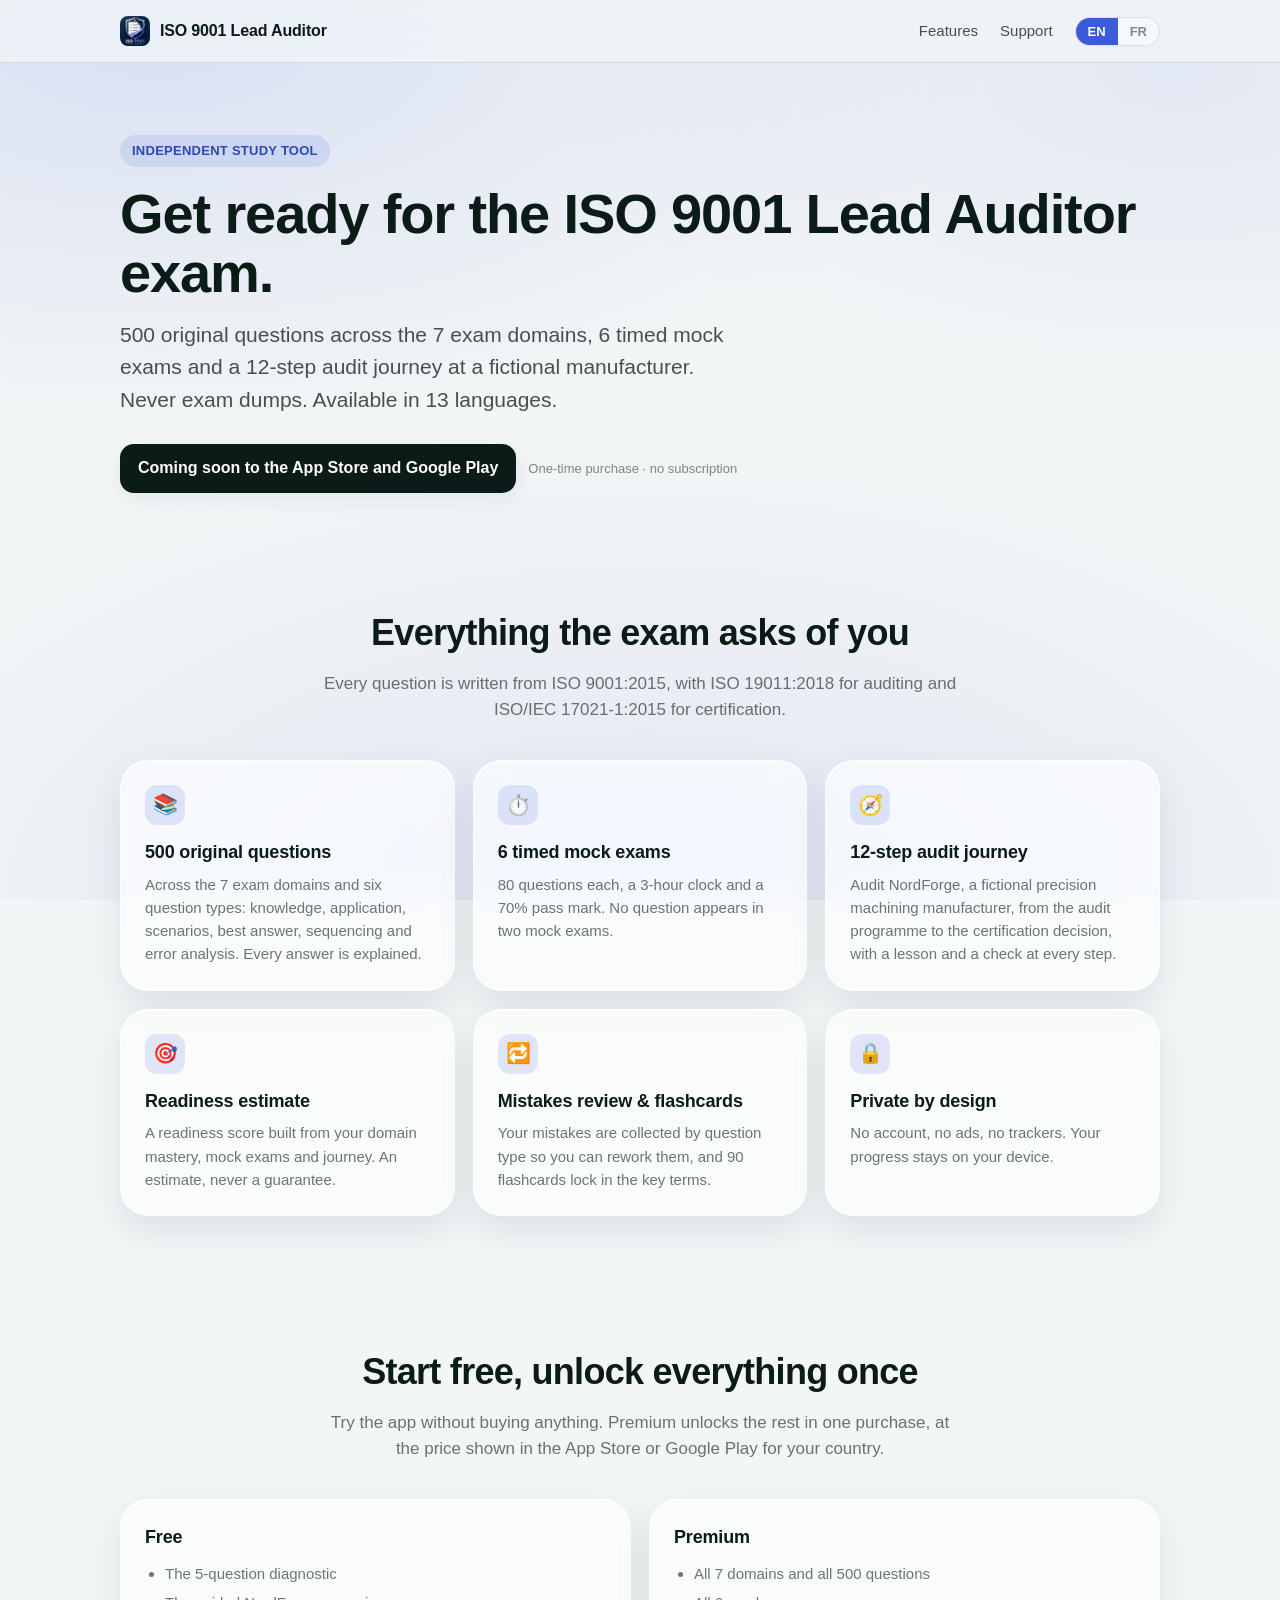
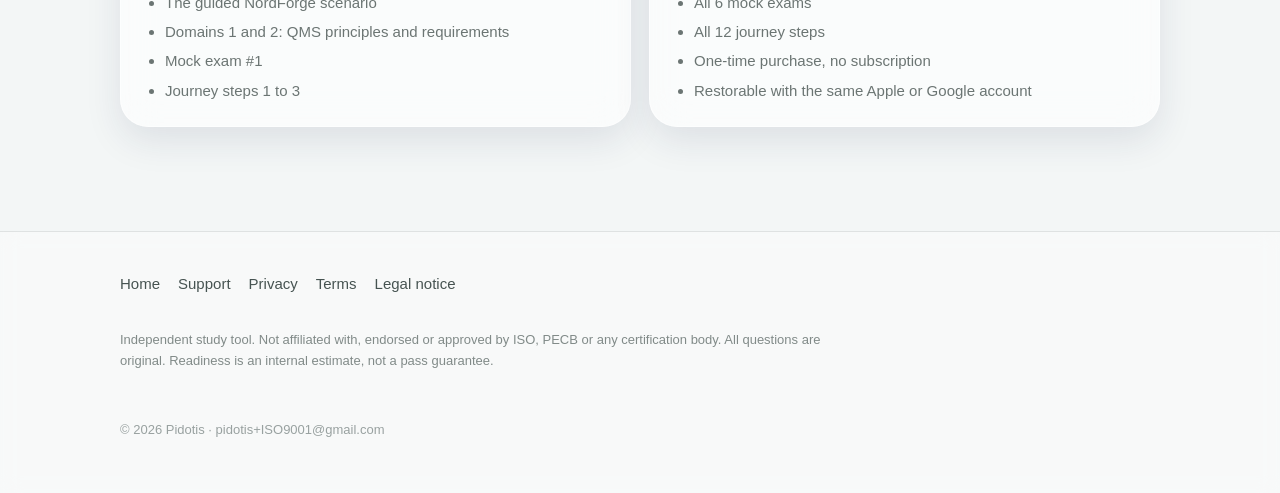
==== index.html @ 1300ef73 "site: publication depuis ISO-9001-Lead-Auditor@23618d5 Co-Authored-By: Claude Opus 5 (1M context) <n" ====
<!DOCTYPE html>
<html lang="en" data-lang="en">
  <head>
    <meta charset="utf-8" />
    <meta name="viewport" content="width=device-width, initial-scale=1" />
    <title>ISO 9001 Lead Auditor · Exam Practice &amp; Mock Exams</title>
    <meta
      name="description"
      content="Get ready for the ISO 9001 Lead Auditor exam: 500 original questions across the 7 exam domains, 6 timed mock exams and a 12-step audit journey. Independent study app in 13 languages."
    />
    <link rel="icon" type="image/png" href="assets/favicon.png" />
    <meta
      property="og:title"
      content="ISO 9001 Lead Auditor · Get ready for the exam"
    />
    <meta
      property="og:description"
      content="500 original questions, 6 timed mock exams and a 12-step audit journey to prepare for the ISO 9001 Lead Auditor exam."
    />
    <meta property="og:type" content="website" />
    <meta
      property="og:image"
      content="https://pierro0t.github.io/ISO-9001-website/assets/og.png"
    />
    <meta name="theme-color" content="#F3F6F6" />
    <script>
      // No-flash: fixe la langue avant le premier paint.
      (function () {
        try {
          var s = localStorage.getItem("i9001-lang");
          var l =
            s === "en" || s === "fr"
              ? s
              : (navigator.language || "en").toLowerCase().indexOf("fr") === 0
              ? "fr"
              : "en";
          document.documentElement.setAttribute("data-lang", l);
          document.documentElement.setAttribute("lang", l);
        } catch (e) {}
      })();
    </script>
    <link rel="stylesheet" href="styles.css" />
  </head>
  <body>
    <header class="nav">
      <div class="wrap nav-inner">
        <a class="brand" href="index.html">
          <img src="assets/logo.png" alt="" />
          <span>ISO 9001 Lead Auditor</span>
        </a>
        <nav class="nav-links">
          <a class="hide-sm" href="index.html#features"
            ><span class="lang-en">Features</span
            ><span class="lang-fr">Fonctions</span></a
          >
          <a href="support.html"
            ><span class="lang-en">Support</span
            ><span class="lang-fr">Aide</span></a
          >
          <div class="lang-toggle" role="group" aria-label="Language">
            <button type="button" data-set="en">EN</button>
            <button type="button" data-set="fr">FR</button>
          </div>
        </nav>
      </div>
    </header>

    <main>
      <!-- Hero -->
      <section class="wrap hero">
        <span class="eyebrow"
          ><span class="lang-en">Independent study tool</span
          ><span class="lang-fr">Outil d’étude indépendant</span></span
        >
        <h1>
          <span class="lang-en">Get ready for the ISO&nbsp;9001 Lead&nbsp;Auditor exam.</span
          ><span class="lang-fr">Préparez l’examen ISO&nbsp;9001 Lead&nbsp;Auditor.</span>
        </h1>
        <p class="lede">
          <span class="lang-en"
            >500 original questions across the 7 exam domains, 6 timed mock
            exams and a 12-step audit journey at a fictional manufacturer. Never
            exam dumps. Available in 13 languages.</span
          ><span class="lang-fr"
            >500 questions originales sur les 7 domaines de l’examen, 6 examens
            blancs chronométrés et un parcours d’audit en 12 étapes chez un
            fabricant fictif. Jamais de dumps d’examen. Disponible en 13
            langues.</span
          >
        </p>
        <div class="cta-row">
          <span class="badge"
            ><span class="lang-en"
              >Coming soon to the App Store and Google Play</span
            ><span class="lang-fr"
              >Bientôt sur l’App Store et Google Play</span
            ></span
          >
          <span class="pill-note"
            ><span class="lang-en">One-time purchase · no subscription</span
            ><span class="lang-fr">Achat unique · sans abonnement</span></span
          >
        </div>
      </section>

      <!-- Features -->
      <section class="wrap" id="features">
        <div class="section-head">
          <h2>
            <span class="lang-en">Everything the exam asks of&nbsp;you</span
            ><span class="lang-fr">Tout ce que l’examen attend de vous</span>
          </h2>
          <p>
            <span class="lang-en"
              >Every question is written from ISO&nbsp;9001:2015, with
              ISO&nbsp;19011:2018 for auditing and ISO/IEC&nbsp;17021-1:2015 for
              certification.</span
            ><span class="lang-fr"
              >Chaque question s’appuie sur l’ISO&nbsp;9001:2015, avec
              l’ISO&nbsp;19011:2018 pour l’audit et l’ISO/IEC&nbsp;17021-1:2015
              pour la certification.</span
            >
          </p>
        </div>
        <div class="grid">
          <div class="glass card">
            <div class="ic">📚</div>
            <h3>
              <span class="lang-en">500 original questions</span
              ><span class="lang-fr">500 questions originales</span>
            </h3>
            <p>
              <span class="lang-en"
                >Across the 7 exam domains and six question types: knowledge,
                application, scenarios, best answer, sequencing and error
                analysis. Every answer is explained.</span
              ><span class="lang-fr"
                >Sur les 7 domaines de l’examen et six types de questions&nbsp;:
                connaissances, application, scénarios, meilleure réponse,
                séquencement et analyse d’erreur. Chaque réponse est
                expliquée.</span
              >
            </p>
          </div>
          <div class="glass card">
            <div class="ic">⏱️</div>
            <h3>
              <span class="lang-en">6 timed mock exams</span
              ><span class="lang-fr">6 examens blancs chronométrés</span>
            </h3>
            <p>
              <span class="lang-en"
                >80 questions each, a 3-hour clock and a 70% pass mark. No
                question appears in two mock exams.</span
              ><span class="lang-fr"
                >80 questions chacun, 3&nbsp;h de chrono et un seuil de réussite
                de 70&nbsp;%. Aucune question n’apparaît dans deux examens
                blancs.</span
              >
            </p>
          </div>
          <div class="glass card">
            <div class="ic">🧭</div>
            <h3>
              <span class="lang-en">12-step audit journey</span
              ><span class="lang-fr">Parcours d’audit en 12 étapes</span>
            </h3>
            <p>
              <span class="lang-en"
                >Audit NordForge, a fictional precision machining manufacturer,
                from the audit programme to the certification decision, with a
                lesson and a check at every step.</span
              ><span class="lang-fr"
                >Auditez NordForge, fabricant fictif d’usinage de précision, du
                programme d’audit à la décision de certification, avec un cours
                et un contrôle à chaque étape.</span
              >
            </p>
          </div>
          <div class="glass card">
            <div class="ic">🎯</div>
            <h3>
              <span class="lang-en">Readiness estimate</span
              ><span class="lang-fr">Préparation estimée</span>
            </h3>
            <p>
              <span class="lang-en"
                >A readiness score built from your domain mastery, mock exams and
                journey. An estimate, never a guarantee.</span
              ><span class="lang-fr"
                >Un score de préparation fondé sur votre maîtrise des domaines,
                vos examens blancs et votre parcours. Une estimation, jamais une
                garantie.</span
              >
            </p>
          </div>
          <div class="glass card">
            <div class="ic">🔁</div>
            <h3>
              <span class="lang-en">Mistakes review &amp; flashcards</span
              ><span class="lang-fr">Révision des erreurs &amp; flashcards</span>
            </h3>
            <p>
              <span class="lang-en"
                >Your mistakes are collected by question type so you can rework
                them, and 90 flashcards lock in the key terms.</span
              ><span class="lang-fr"
                >Vos erreurs sont rangées par type de question pour les
                retravailler, et 90 flashcards ancrent les notions clés.</span
              >
            </p>
          </div>
          <div class="glass card">
            <div class="ic">🔒</div>
            <h3>
              <span class="lang-en">Private by design</span
              ><span class="lang-fr">Privé par conception</span>
            </h3>
            <p>
              <span class="lang-en"
                >No account, no ads, no trackers. Your progress stays on your
                device.</span
              ><span class="lang-fr"
                >Pas de compte, pas de publicité, aucun traceur. Votre progression
                reste sur votre appareil.</span
              >
            </p>
          </div>
        </div>
      </section>

      <!-- Free and Premium -->
      <section class="wrap">
        <div class="section-head">
          <h2>
            <span class="lang-en">Start free, unlock everything once</span
            ><span class="lang-fr"
              >Commencez gratuitement, débloquez tout en une fois</span
            >
          </h2>
          <p>
            <span class="lang-en"
              >Try the app without buying anything. Premium unlocks the rest in
              one purchase, at the price shown in the App Store or Google Play
              for your country.</span
            ><span class="lang-fr"
              >Essayez l’app sans rien acheter. Premium débloque le reste en un
              seul achat, au prix affiché dans l’App Store ou Google Play pour
              votre pays.</span
            >
          </p>
        </div>
        <div class="grid">
          <div class="glass card">
            <h3>
              <span class="lang-en">Free</span
              ><span class="lang-fr">Gratuit</span>
            </h3>
            <ul class="lang-en">
              <li>The 5-question diagnostic</li>
              <li>The guided NordForge scenario</li>
              <li>Domains 1 and 2: QMS principles and requirements</li>
              <li>Mock exam #1</li>
              <li>Journey steps 1 to 3</li>
            </ul>
            <ul class="lang-fr">
              <li>Le diagnostic de 5 questions</li>
              <li>Le scénario guidé NordForge</li>
              <li>Les domaines 1 et 2&nbsp;: principes et exigences du SMQ</li>
              <li>L’examen blanc n°1</li>
              <li>Les étapes 1 à 3 du parcours</li>
            </ul>
          </div>
          <div class="glass card">
            <h3>Premium</h3>
            <ul class="lang-en">
              <li>All 7 domains and all 500 questions</li>
              <li>All 6 mock exams</li>
              <li>All 12 journey steps</li>
              <li>One-time purchase, no subscription</li>
              <li>Restorable with the same Apple or Google account</li>
            </ul>
            <ul class="lang-fr">
              <li>Les 7 domaines et les 500 questions</li>
              <li>Les 6 examens blancs</li>
              <li>Les 12 étapes du parcours</li>
              <li>Achat unique, sans abonnement</li>
              <li>Restaurable avec le même compte Apple ou Google</li>
            </ul>
          </div>
        </div>
      </section>
    </main>

    <footer class="footer">
      <div class="wrap footer-inner">
        <div class="footer-links">
          <a href="index.html"
            ><span class="lang-en">Home</span
            ><span class="lang-fr">Accueil</span></a
          >
          <a href="support.html"
            ><span class="lang-en">Support</span
            ><span class="lang-fr">Aide</span></a
          >
          <a href="privacy.html"
            ><span class="lang-en">Privacy</span
            ><span class="lang-fr">Confidentialité</span></a
          >
          <a href="terms.html"
            ><span class="lang-en">Terms</span
            ><span class="lang-fr">Conditions</span></a
          >
          <a href="legal.html"
            ><span class="lang-en">Legal notice</span
            ><span class="lang-fr">Mentions légales</span></a
          >
        </div>
        <p class="disclaimer">
          <span class="lang-en"
            >Independent study tool. Not affiliated with, endorsed or approved by
            ISO, PECB or any certification body. All questions are original.
            Readiness is an internal estimate, not a pass guarantee.</span
          ><span class="lang-fr"
            >Outil d’étude indépendant. Non affilié à ISO, PECB ni à aucun
            organisme de certification. Toutes les questions sont originales. La
            préparation est une estimation interne, pas une garantie de
            réussite.</span
          >
        </p>
        <p class="copy">© 2026 Pidotis · pidotis+ISO9001@gmail.com</p>
      </div>
    </footer>
    <script src="app.js"></script>
  </body>
</html>
---- styles.css ----
/* ISO 9001 Lead Auditor : site vitrine. Liquid Glass, palette de app. */

:root {
  --accent: #3B5BDB;
  --deep-teal: #2E48AF;
  --ink: #0b1b18;
  --ink75: rgba(11, 27, 24, 0.75);
  --ink60: rgba(11, 27, 24, 0.6);
  --ink50: rgba(11, 27, 24, 0.5);
  --ink40: rgba(11, 27, 24, 0.4);
  --hairline: rgba(11, 27, 24, 0.1);
  --bg: #f3f6f6;
  --white: #ffffff;
  --radius-lg: 28px;
  --radius-md: 20px;
  --radius-sm: 14px;
  --maxw: 1080px;
  --shadow-card: 0 14px 36px rgba(30, 40, 82, 0.1);
  --shadow-row: 0 6px 20px rgba(30, 40, 82, 0.07);
  --shadow-primary: 0 12px 28px rgba(59, 91, 219, 0.35);
  font-synthesis: none;
  -webkit-text-size-adjust: 100%;
}

* {
  box-sizing: border-box;
}

html {
  scroll-behavior: smooth;
}

body {
  margin: 0;
  min-height: 100vh;
  color: var(--ink);
  background: var(--bg);
  font-family: -apple-system, BlinkMacSystemFont, "Segoe UI", Roboto, Helvetica,
    Arial, sans-serif;
  line-height: 1.55;
  -webkit-font-smoothing: antialiased;
  text-rendering: optimizeLegibility;
}

/* Fond ambiant : 3 gradients radiaux, fixe. */
body::before {
  content: "";
  position: fixed;
  inset: 0;
  z-index: -1;
  background:
    radial-gradient(120% 80% at 12% 4%, rgba(59, 91, 219, 0.14), transparent 55%),
    radial-gradient(100% 70% at 92% 8%, rgba(59, 91, 219, 0.09), transparent 50%),
    radial-gradient(120% 90% at 50% 100%, rgba(19, 56, 204, 0.08), transparent 60%),
    var(--bg);
}

/* Bascule de langue : masque la langue inactive. */
html[data-lang="en"] .lang-fr,
html[data-lang="fr"] .lang-en {
  display: none !important;
}

a {
  color: var(--deep-teal);
  text-decoration: none;
}
a:hover {
  text-decoration: underline;
}

img {
  max-width: 100%;
  display: block;
}

/* ---------- Layout ---------- */

.wrap {
  width: 100%;
  max-width: var(--maxw);
  margin: 0 auto;
  /* Horizontal uniquement : évite d'écraser le padding vertical des
     <section> qui portent aussi la classe .wrap. */
  padding-left: 20px;
  padding-right: 20px;
}

section {
  padding-top: 64px;
  padding-bottom: 64px;
}

/* ---------- Surfaces givrées ---------- */

.glass {
  background: rgba(255, 255, 255, 0.62);
  -webkit-backdrop-filter: saturate(160%) blur(18px);
  backdrop-filter: saturate(160%) blur(18px);
  border: 1px solid rgba(255, 255, 255, 0.55);
  box-shadow: var(--shadow-card), inset 0 1px 0 rgba(255, 255, 255, 0.6);
  border-radius: var(--radius-lg);
}

/* ---------- Header ---------- */

.nav {
  position: sticky;
  top: 0;
  z-index: 50;
  background: rgba(243, 246, 246, 0.72);
  -webkit-backdrop-filter: saturate(160%) blur(16px);
  backdrop-filter: saturate(160%) blur(16px);
  border-bottom: 1px solid var(--hairline);
}
.nav-inner {
  display: flex;
  align-items: center;
  justify-content: space-between;
  gap: 16px;
  height: 62px;
}
.brand {
  display: flex;
  align-items: center;
  gap: 10px;
  font-weight: 700;
  letter-spacing: -0.01em;
  color: var(--ink);
}
.brand:hover {
  text-decoration: none;
}
.brand img {
  width: 30px;
  height: 30px;
  border-radius: 8px;
}
.nav-links {
  display: flex;
  align-items: center;
  gap: 22px;
}
.nav-links a {
  color: var(--ink75);
  font-size: 15px;
  font-weight: 500;
}
.nav-links a:hover {
  color: var(--ink);
  text-decoration: none;
}

.lang-toggle {
  display: inline-flex;
  border: 1px solid var(--hairline);
  border-radius: 999px;
  overflow: hidden;
  background: rgba(255, 255, 255, 0.5);
}
.lang-toggle button {
  appearance: none;
  border: 0;
  background: transparent;
  padding: 6px 12px;
  font-size: 13px;
  font-weight: 600;
  color: var(--ink50);
  cursor: pointer;
}
.lang-toggle button[aria-pressed="true"] {
  background: var(--accent);
  color: #fff;
}

/* ---------- Hero ---------- */

.hero {
  padding-top: 72px;
  padding-bottom: 48px;
}
.hero h1 {
  font-size: clamp(34px, 6vw, 56px);
  line-height: 1.05;
  letter-spacing: -0.02em;
  margin: 18px 0 16px;
  font-weight: 800;
}
.hero .lede {
  font-size: clamp(17px, 2.4vw, 21px);
  color: var(--ink75);
  max-width: 620px;
  margin: 0 0 28px;
}
.eyebrow {
  display: inline-flex;
  align-items: center;
  gap: 8px;
  font-size: 13px;
  font-weight: 600;
  letter-spacing: 0.02em;
  text-transform: uppercase;
  color: var(--deep-teal);
  background: rgba(59, 91, 219, 0.12);
  padding: 6px 12px;
  border-radius: 999px;
}

.cta-row {
  display: flex;
  flex-wrap: wrap;
  gap: 12px;
  align-items: center;
}
.badge {
  display: inline-flex;
  align-items: center;
  gap: 10px;
  padding: 12px 18px;
  border-radius: var(--radius-sm);
  background: var(--ink);
  color: #fff;
  font-weight: 600;
  box-shadow: var(--shadow-row);
}
.badge small {
  display: block;
  font-size: 10px;
  font-weight: 500;
  opacity: 0.7;
  letter-spacing: 0.04em;
  text-transform: uppercase;
}
.badge span {
  font-size: 16px;
}
.badge[aria-disabled="true"] {
  opacity: 0.55;
  cursor: default;
}
a.badge:hover {
  text-decoration: none;
  transform: translateY(-1px);
  box-shadow: var(--shadow-card);
}
.pill-note {
  font-size: 13px;
  color: var(--ink50);
}

/* ---------- Features ---------- */

.grid {
  display: grid;
  gap: 18px;
  grid-template-columns: repeat(auto-fit, minmax(250px, 1fr));
}
.card {
  padding: 24px;
}
.card .ic {
  width: 40px;
  height: 40px;
  border-radius: 12px;
  display: grid;
  place-items: center;
  background: rgba(59, 91, 219, 0.14);
  font-size: 20px;
  margin-bottom: 14px;
}
.card h3 {
  margin: 0 0 6px;
  font-size: 18px;
  letter-spacing: -0.01em;
}
.card p {
  margin: 0;
  color: var(--ink60);
  font-size: 15px;
}

.section-head {
  text-align: center;
  max-width: 640px;
  margin: 0 auto 36px;
}
.section-head h2 {
  font-size: clamp(26px, 4vw, 36px);
  letter-spacing: -0.02em;
  margin: 0 0 10px;
}
.section-head p {
  color: var(--ink60);
  margin: 0;
  font-size: 17px;
}

/* Listes Gratuit / Premium */
.card ul {
  margin: 10px 0 0;
  padding-left: 20px;
  color: var(--ink60);
  font-size: 15px;
}
.card li + li {
  margin-top: 6px;
}

/* ---------- Legal / prose pages ---------- */

.doc {
  padding-top: 40px;
  padding-bottom: 24px;
}
.doc-card {
  padding: 40px clamp(24px, 5vw, 56px);
  margin: 0 auto;
  max-width: 820px;
}
.doc h1 {
  font-size: clamp(28px, 5vw, 40px);
  letter-spacing: -0.02em;
  margin: 0 0 6px;
}
.doc .updated {
  color: var(--ink50);
  font-size: 14px;
  margin: 0 0 28px;
}
.doc h2 {
  font-size: 20px;
  letter-spacing: -0.01em;
  margin: 30px 0 8px;
}
.doc h3 {
  font-size: 16px;
  margin: 22px 0 4px;
}
.doc p,
.doc li {
  color: var(--ink75);
  font-size: 16px;
}
.doc ul {
  padding-left: 20px;
}
.doc a {
  font-weight: 500;
}

/* ---------- FAQ ---------- */
.faq {
  max-width: 780px;
  margin: 0 auto;
}
.faq details {
  padding: 4px 22px;
  margin-bottom: 12px;
}
.faq summary {
  cursor: pointer;
  list-style: none;
  padding: 16px 0;
  font-weight: 600;
  font-size: 17px;
  display: flex;
  justify-content: space-between;
  align-items: center;
  gap: 12px;
}
.faq summary::-webkit-details-marker {
  display: none;
}
.faq summary::after {
  content: "+";
  color: var(--accent);
  font-size: 22px;
  font-weight: 400;
}
.faq details[open] summary::after {
  content: "\2013";
}
.faq details > *:not(summary) {
  color: var(--ink60);
  padding-bottom: 16px;
  margin: 0;
  font-size: 15px;
}

/* ---------- Contact ---------- */
.contact-card {
  text-align: center;
  padding: 40px;
  max-width: 560px;
  margin: 0 auto;
}
.contact-card .mail {
  font-size: clamp(18px, 3vw, 24px);
  font-weight: 700;
  color: var(--deep-teal);
  word-break: break-all;
}

/* ---------- Footer ---------- */

.footer {
  margin-top: 40px;
  border-top: 1px solid var(--hairline);
  background: rgba(255, 255, 255, 0.4);
  -webkit-backdrop-filter: blur(10px);
  backdrop-filter: blur(10px);
}
.footer-inner {
  padding-top: 40px;
  padding-bottom: 40px;
  display: grid;
  gap: 22px;
}
.footer-links {
  display: flex;
  flex-wrap: wrap;
  gap: 18px;
}
.footer-links a {
  color: var(--ink75);
  font-size: 15px;
}
.disclaimer {
  color: var(--ink50);
  font-size: 13px;
  max-width: 720px;
  line-height: 1.6;
}
.copy {
  color: var(--ink40);
  font-size: 13px;
}

/* ---------- Utilities ---------- */
.center {
  text-align: center;
}
.mt0 {
  margin-top: 0;
}
hr.rule {
  border: 0;
  border-top: 1px solid var(--hairline);
  margin: 28px 0;
}

@media (max-width: 640px) {
  .nav-links {
    gap: 14px;
  }
  .nav-links a.hide-sm {
    display: none;
  }
  section {
    padding-top: 48px;
    padding-bottom: 48px;
  }
}
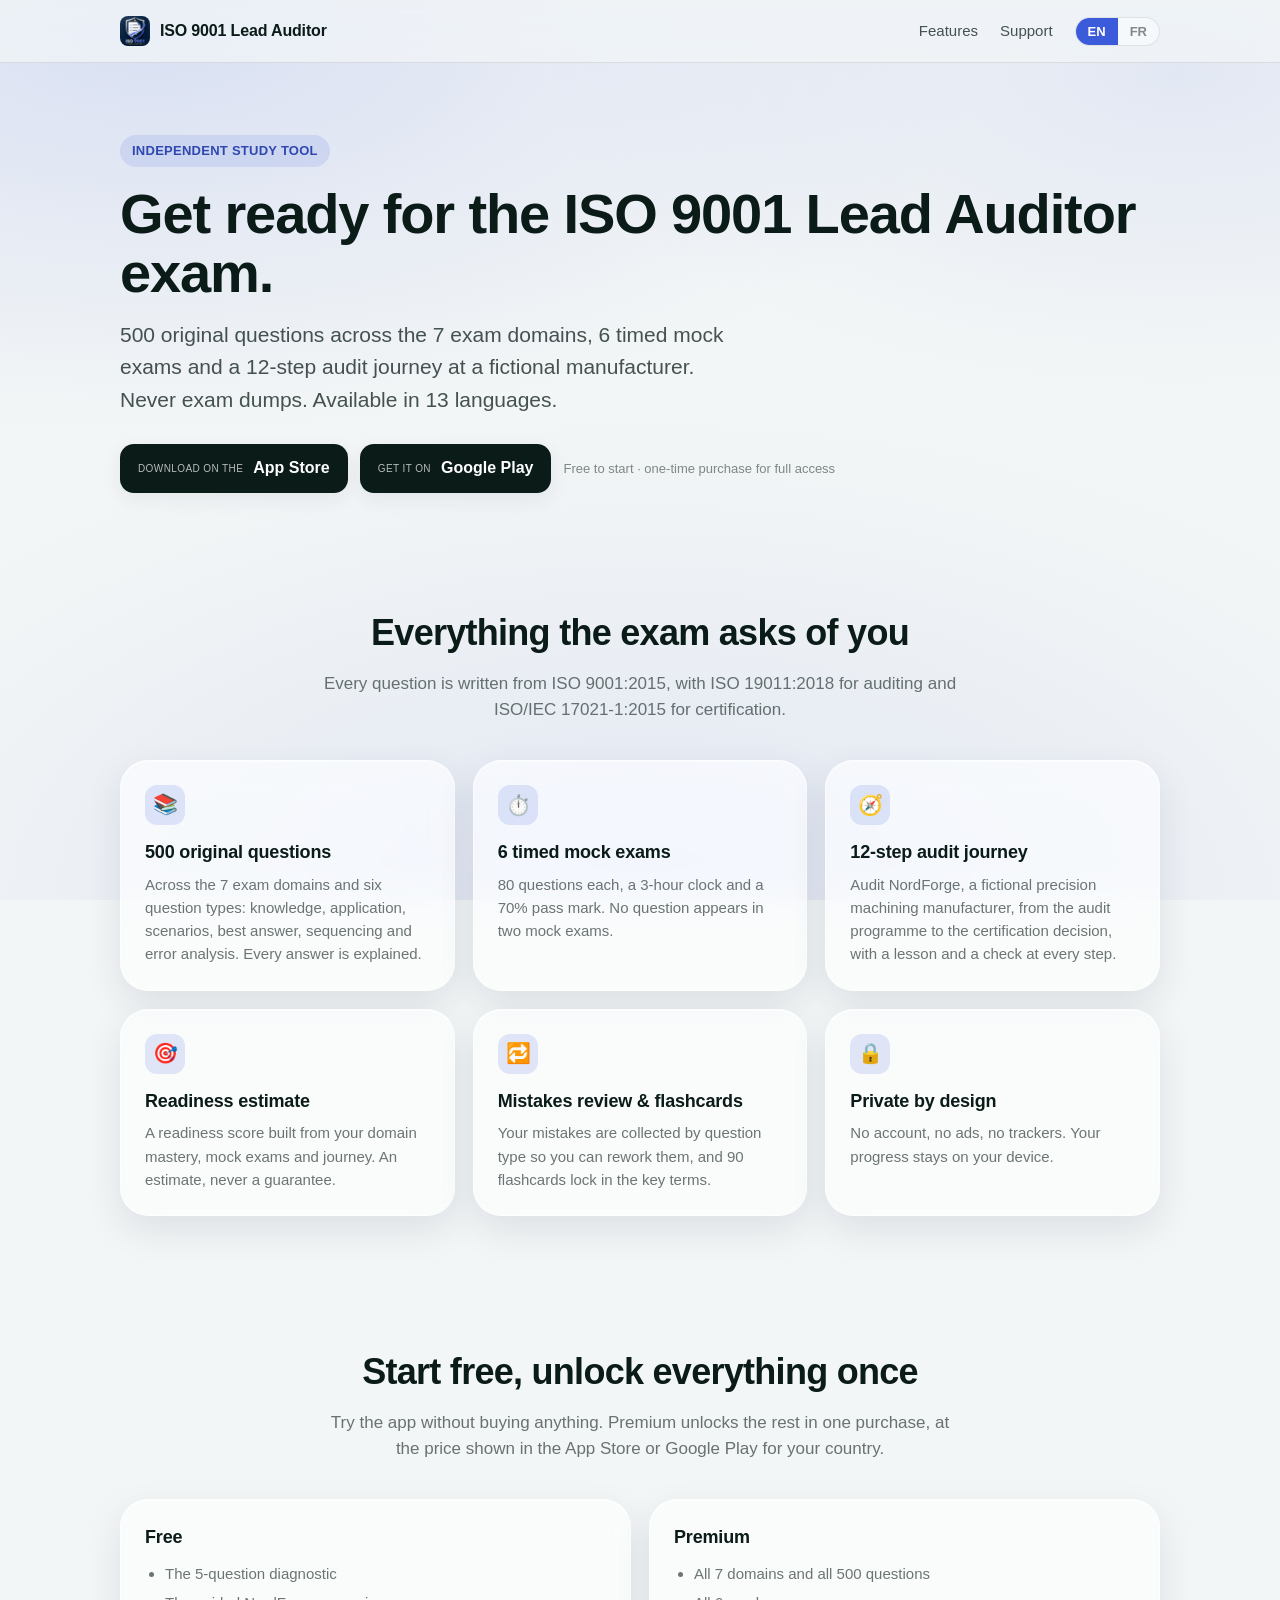
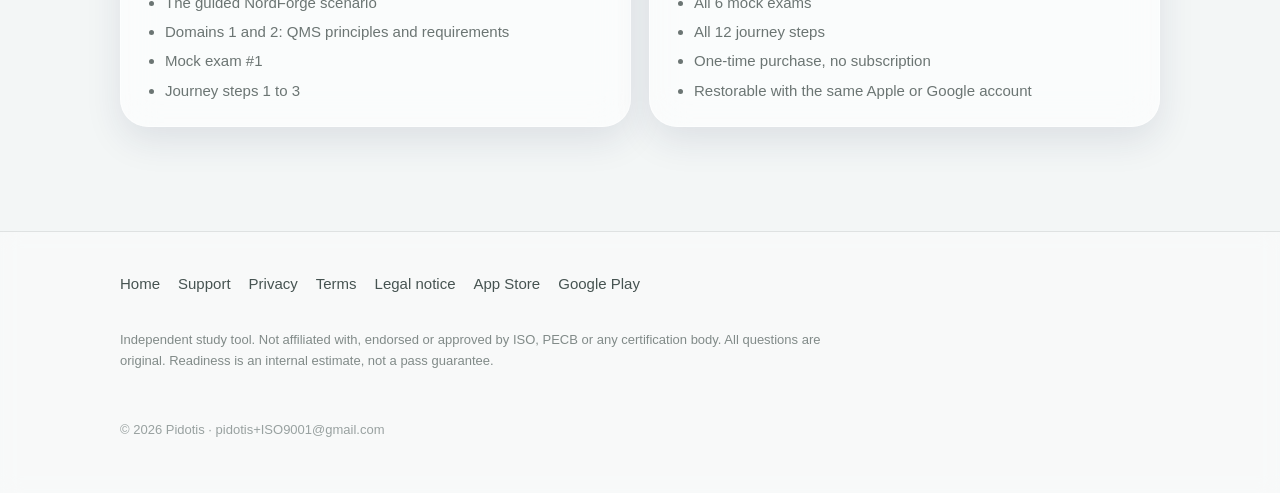
==== commit 6d16dea6: "site: publication depuis ISO-9001-Lead-Auditor@719010f Co-Authored-By: Claude Opus 5 (1M context) <n" ====
--- a/index.html
+++ b/index.html
@@ -21,6 +21,11 @@
     <meta
       property="og:image"
       content="https://pierro0t.github.io/ISO-9001-website/assets/og.png"
+    />
+    <meta name="apple-itunes-app" content="app-id=6814967364" />
+    <meta
+      property="og:url"
+      content="https://pierro0t.github.io/ISO-9001-website/"
     />
     <meta name="theme-color" content="#F3F6F6" />
     <script>
@@ -89,16 +94,31 @@
           >
         </p>
         <div class="cta-row">
-          <span class="badge"
-            ><span class="lang-en"
-              >Coming soon to the App Store and Google Play</span
+          <a
+            class="badge"
+            href="https://apps.apple.com/app/id6814967364"
+            target="_blank"
+            rel="noopener noreferrer"
+          >
+            <small class="lang-en">Download on the</small
+            ><small class="lang-fr">Télécharger dans l’</small>
+            <span>App Store</span>
+          </a>
+          <a
+            class="badge"
+            href="https://play.google.com/store/apps/details?id=com.pidotis.iso9001"
+            target="_blank"
+            rel="noopener noreferrer"
+          >
+            <small class="lang-en">Get it on</small
+            ><small class="lang-fr">Disponible sur</small>
+            <span>Google Play</span>
+          </a>
+          <span class="pill-note"
+            ><span class="lang-en">Free to start · one-time purchase for full access</span
             ><span class="lang-fr"
-              >Bientôt sur l’App Store et Google Play</span
+              >Gratuit pour commencer · achat unique pour tout débloquer</span
             ></span
-          >
-          <span class="pill-note"
-            ><span class="lang-en">One-time purchase · no subscription</span
-            ><span class="lang-fr">Achat unique · sans abonnement</span></span
           >
         </div>
       </section>
@@ -315,6 +335,18 @@
             ><span class="lang-en">Legal notice</span
             ><span class="lang-fr">Mentions légales</span></a
           >
+          <a
+            href="https://apps.apple.com/app/id6814967364"
+            target="_blank"
+            rel="noopener noreferrer"
+            >App Store</a
+          >
+          <a
+            href="https://play.google.com/store/apps/details?id=com.pidotis.iso9001"
+            target="_blank"
+            rel="noopener noreferrer"
+            >Google Play</a
+          >
         </div>
         <p class="disclaimer">
           <span class="lang-en"
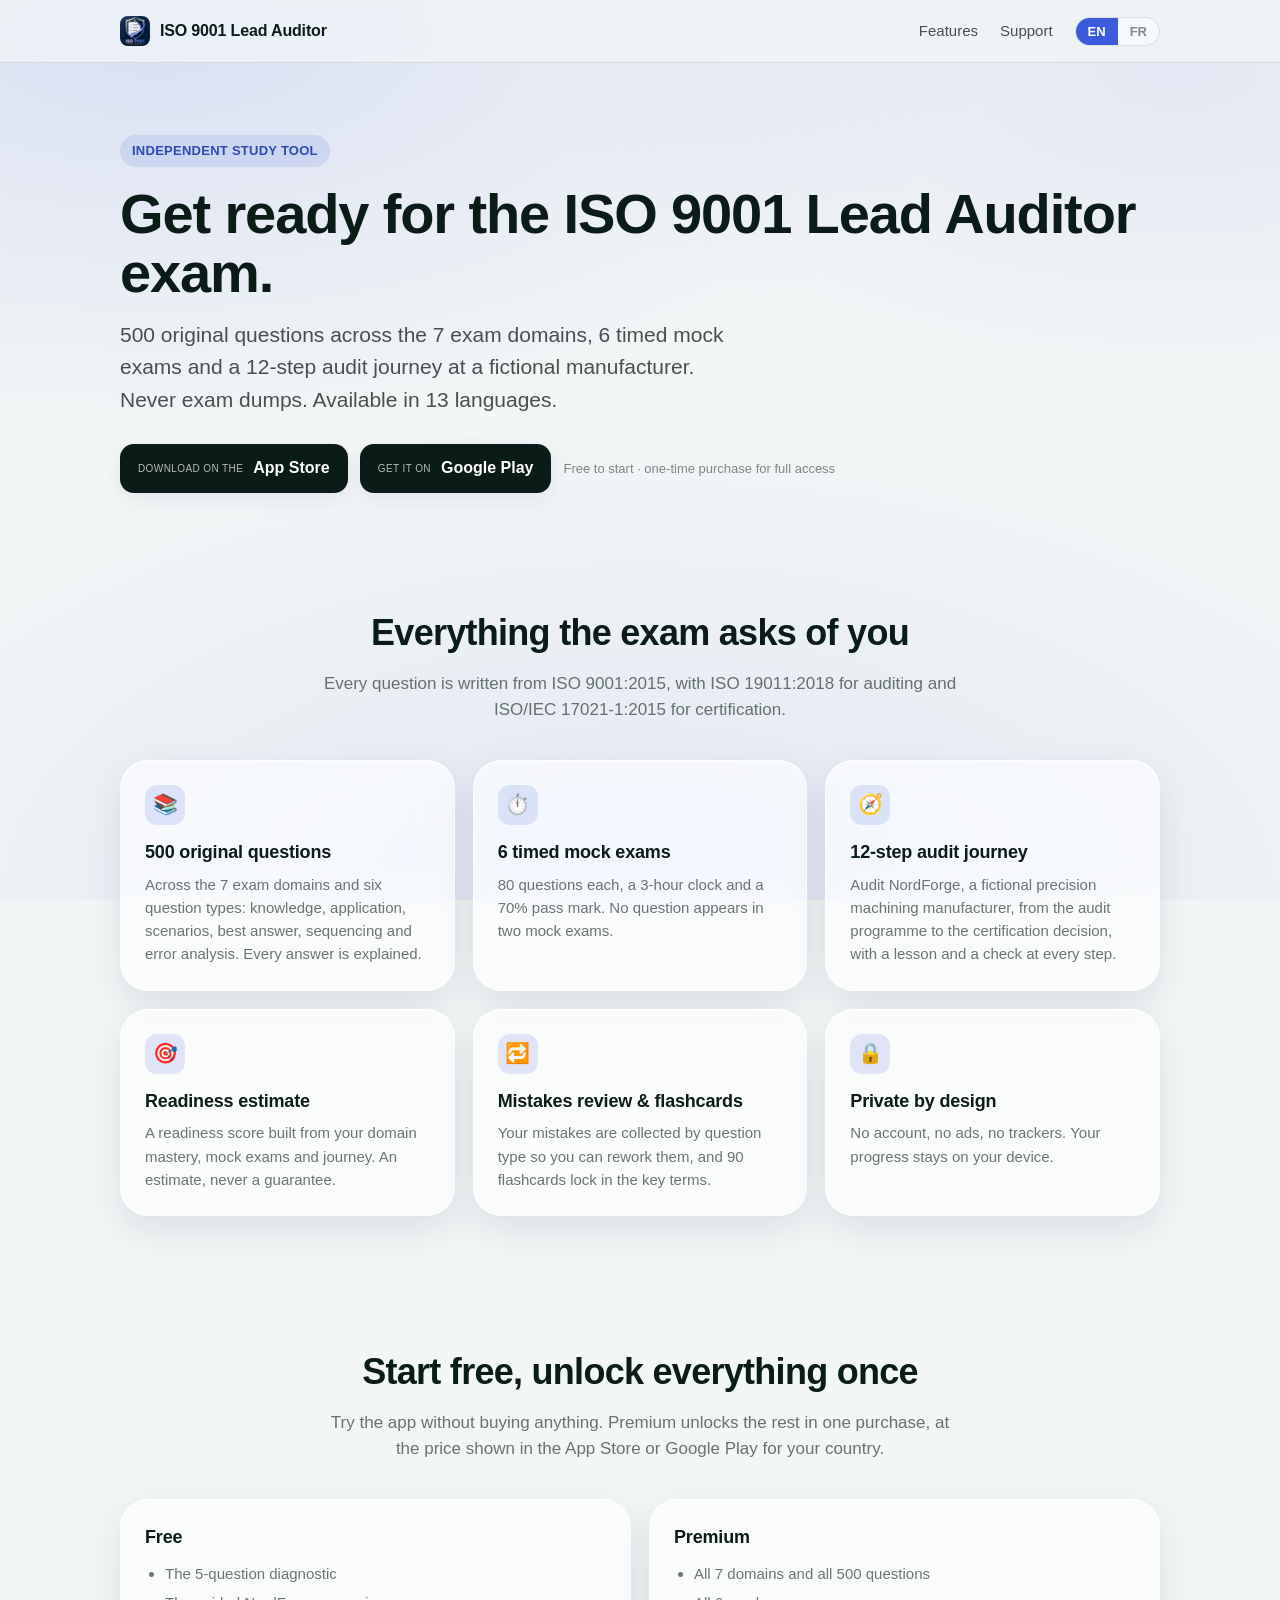
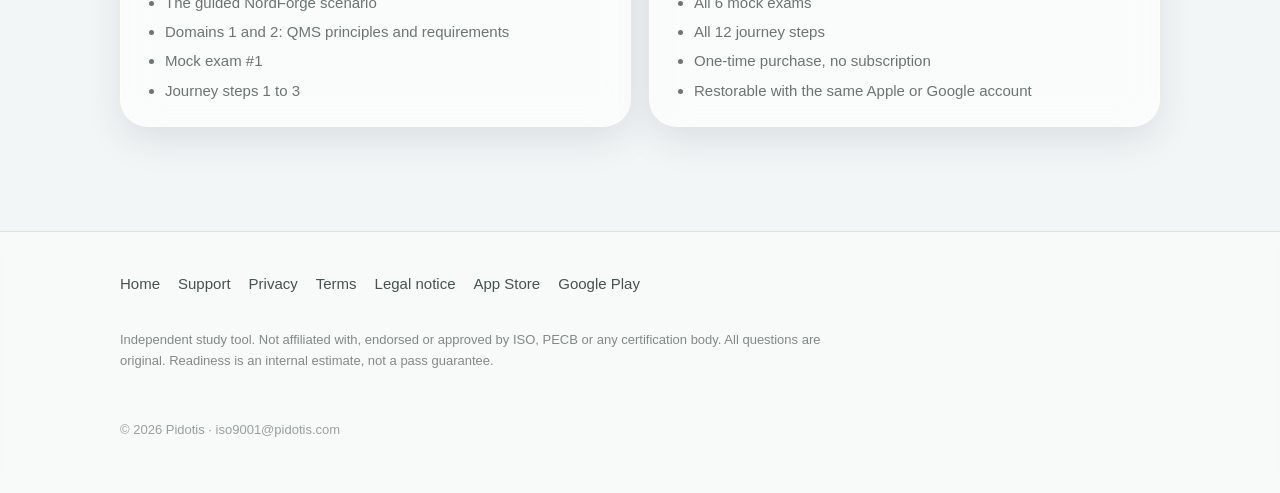
==== commit 604e0dee: "site: publication depuis ISO-9001-Lead-Auditor@29164b7 Co-Authored-By: Claude Opus 5 (1M context) <n" ====
--- a/index.html
+++ b/index.html
@@ -360,7 +360,7 @@
             réussite.</span
           >
         </p>
-        <p class="copy">© 2026 Pidotis · pidotis+ISO9001@gmail.com</p>
+        <p class="copy">© 2026 Pidotis · iso9001@pidotis.com</p>
       </div>
     </footer>
     <script src="app.js"></script>
